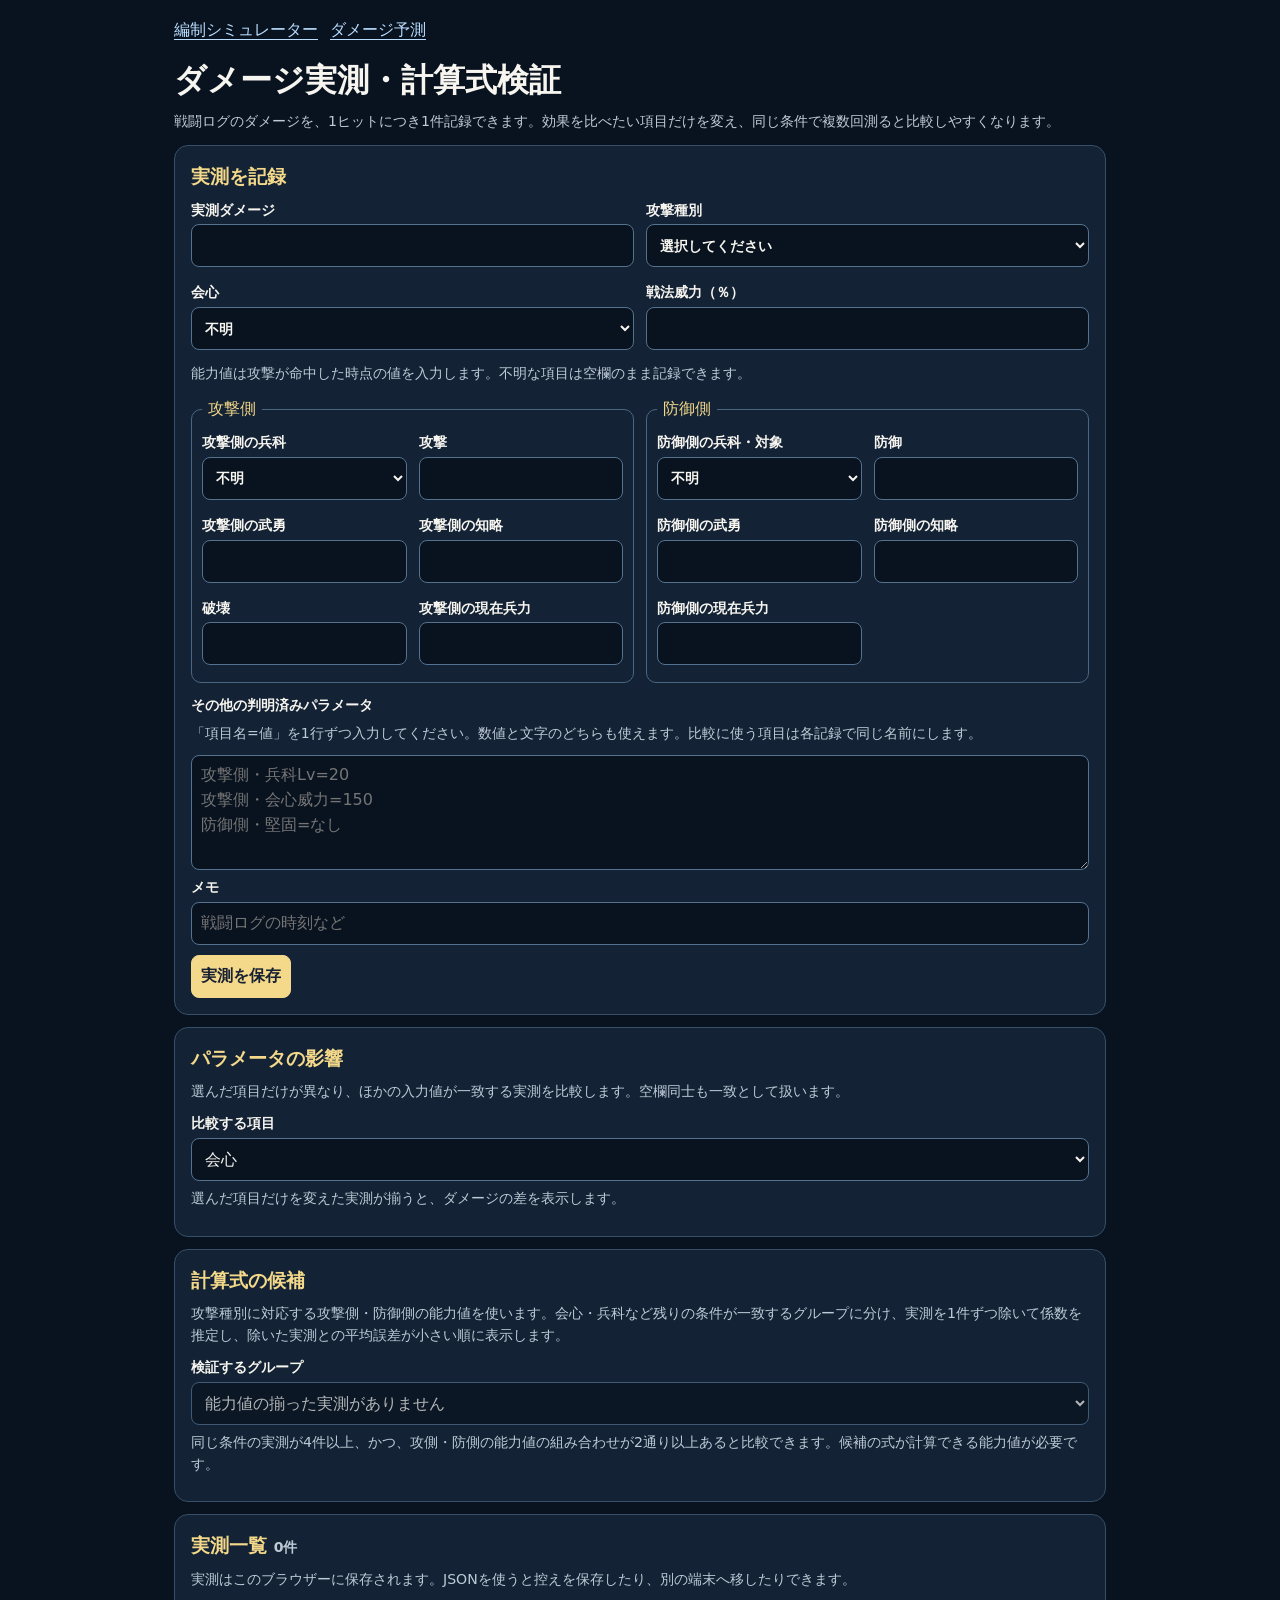
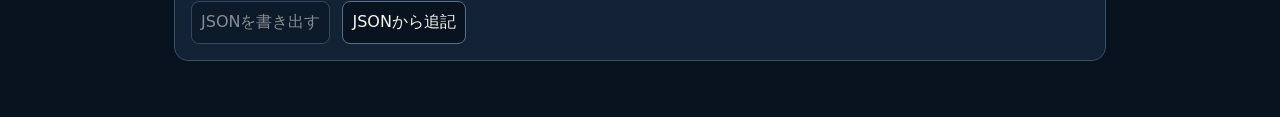
==== damage-research.html @ 86c993f7 "Add damage observation and formula analysis page" ====
<!doctype html>
<html lang="ja">
<head>
<meta charset="utf-8">
<meta name="viewport" content="width=device-width, initial-scale=1">
<title>ダメージ実測・計算式検証｜信長覇道 編制シミュレーター</title>
<link rel="stylesheet" href="damage-research.css">
<script defer src="damage-research-model.js"></script>
<script defer src="damage-research.js"></script>
</head>
<body>
<main>
  <nav aria-label="ページ移動"><a href="index.html">編制シミュレーター</a><a href="damage.html">ダメージ予測</a></nav>
  <h1>ダメージ実測・計算式検証</h1>
  <p class="muted">戦闘ログのダメージを、1ヒットにつき1件記録できます。効果を比べたい項目だけを変え、同じ条件で複数回測ると比較しやすくなります。</p>

  <section class="panel" aria-labelledby="form-title">
    <h2 id="form-title">実測を記録</h2>
    <form id="record-form">
      <div class="grid" id="hit-fields"></div>
      <p class="muted">能力値は攻撃が命中した時点の値を入力します。不明な項目は空欄のまま記録できます。</p>
      <div class="sides">
        <fieldset><legend>攻撃側</legend><div class="grid" id="attack-fields"></div></fieldset>
        <fieldset><legend>防御側</legend><div class="grid" id="defense-fields"></div></fieldset>
      </div>
      <label for="record-parameters">その他の判明済みパラメータ</label>
      <p class="muted" id="param-help">「項目名=値」を1行ずつ入力してください。数値と文字のどちらも使えます。比較に使う項目は各記録で同じ名前にします。</p>
      <textarea id="record-parameters" rows="4" maxlength="4000" aria-describedby="param-help" placeholder="攻撃側・兵科Lv=20&#10;攻撃側・会心威力=150&#10;防御側・堅固=なし"></textarea>
      <label for="record-note">メモ</label>
      <input id="record-note" maxlength="240" placeholder="戦闘ログの時刻など">
      <div class="actions">
        <button class="primary" id="save-record" type="submit">実測を保存</button>
        <button id="cancel-edit" type="button" hidden>編集を取り消す</button>
        <span id="record-status" role="status"></span>
      </div>
    </form>
  </section>

  <section class="panel" aria-labelledby="impact-title">
    <h2 id="impact-title">パラメータの影響</h2>
    <p class="muted">選んだ項目だけが異なり、ほかの入力値が一致する実測を比較します。空欄同士も一致として扱います。</p>
    <label for="impact-field">比較する項目</label>
    <select id="impact-field"></select>
    <p id="impact-status" class="muted" role="status"></p>
    <div class="scroll" id="impact-results" hidden>
      <table aria-label="パラメータ変更前後の比較"><thead><tr><th>値 A → B</th><th>平均差<br>B − A</th><th>平均変化率</th><th>一致した<br>条件の組</th><th>実測件数<br>A / B</th></tr></thead><tbody id="impact-rows"></tbody></table>
    </div>
  </section>

  <section class="panel" aria-labelledby="fit-title">
    <h2 id="fit-title">計算式の候補</h2>
    <p class="muted">攻撃種別に対応する攻撃側・防御側の能力値を使います。会心・兵科など残りの条件が一致するグループに分け、実測を1件ずつ除いて係数を推定し、除いた実測との平均誤差が小さい順に表示します。</p>
    <label for="fit-group">検証するグループ</label>
    <select id="fit-group"></select>
    <p id="fit-status" class="muted" role="status"></p>
    <div class="scroll" id="fit-results" hidden>
      <table aria-label="計算式の候補と誤差"><thead><tr><th>式の候補</th><th>係数 k</th><th>平均誤差</th></tr></thead><tbody id="fit-rows"></tbody></table>
    </div>
  </section>

  <section class="panel" aria-labelledby="records-title">
    <h2 id="records-title">実測一覧 <span class="muted" id="record-count"></span></h2>
    <p class="muted">実測はこのブラウザーに保存されます。JSONを使うと控えを保存したり、別の端末へ移したりできます。</p>
    <div class="actions">
      <button id="export-records" type="button">JSONを書き出す</button>
      <button id="import-records" type="button">JSONから追記</button>
      <input id="import-file" type="file" accept=".json,application/json" hidden>
      <span id="list-status" role="status"></span>
    </div>
    <div id="record-list"></div>
  </section>
</main>
</body>
</html>
---- damage-research.css ----
:root{color-scheme:dark;background:#09131f;color:#f7f5ef;font:16px/1.55 system-ui,"Hiragino Sans",Meiryo,sans-serif}
*{box-sizing:border-box}
body{margin:0}
main{max-width:960px;margin:auto;padding:18px 14px 56px}
nav,.actions{display:flex;align-items:center;gap:8px 12px;flex-wrap:wrap}
a{color:#b9ddff;text-underline-offset:4px}
h1{font-size:clamp(23px,5vw,32px);margin:13px 0 5px}
h2{font-size:19px;margin:0 0 8px;color:#f4d98a}
p{margin:6px 0 10px}
.muted{color:#becbd7;font-size:.88rem}
.panel{min-width:0;margin-top:12px;padding:16px;background:#132235;border:1px solid #36506a;border-radius:14px}
.sides{display:grid;grid-template-columns:repeat(2,minmax(0,1fr));gap:12px;margin:12px 0}
fieldset{min-width:0;margin:0;padding:10px;border:1px solid #4a6781;border-radius:10px}
legend{color:#f4d98a;padding:0 6px}
.grid{display:grid;grid-template-columns:repeat(2,minmax(0,1fr));gap:8px 12px}
label{display:block;font-size:.88rem;font-weight:650}
input,select,button,textarea{font:inherit;background:#09131f;color:inherit;border:1px solid #54728e;border-radius:8px;padding:7px 9px;min-height:43px}
input,select,textarea{display:block;width:100%;min-width:0;margin:3px 0 7px}
textarea{resize:vertical}
button{cursor:pointer}
button:disabled{opacity:.5;cursor:default}
.primary{background:#f4d98a;border-color:#f4d98a;color:#172133;font-weight:750}
:focus-visible{outline:2px solid #f4d98a;outline-offset:2px}
.actions{margin-top:10px}
.scroll{overflow:auto;max-width:100%}
table{width:100%;border-collapse:collapse;line-height:1.4;font-size:.86rem}
th,td{border-bottom:1px solid #36506a;padding:8px 6px;text-align:right;font-variant-numeric:tabular-nums;white-space:nowrap}
th:first-child,td:first-child{text-align:left;white-space:normal;min-width:105px;overflow-wrap:anywhere}
.record{border-top:1px solid #36506a;margin-top:10px;padding-top:10px}
.record summary{cursor:pointer;overflow-wrap:anywhere}
.record p{overflow-wrap:anywhere}
[hidden]{display:none!important}
@media(max-width:600px){.sides{grid-template-columns:1fr}.panel{padding:12px}}
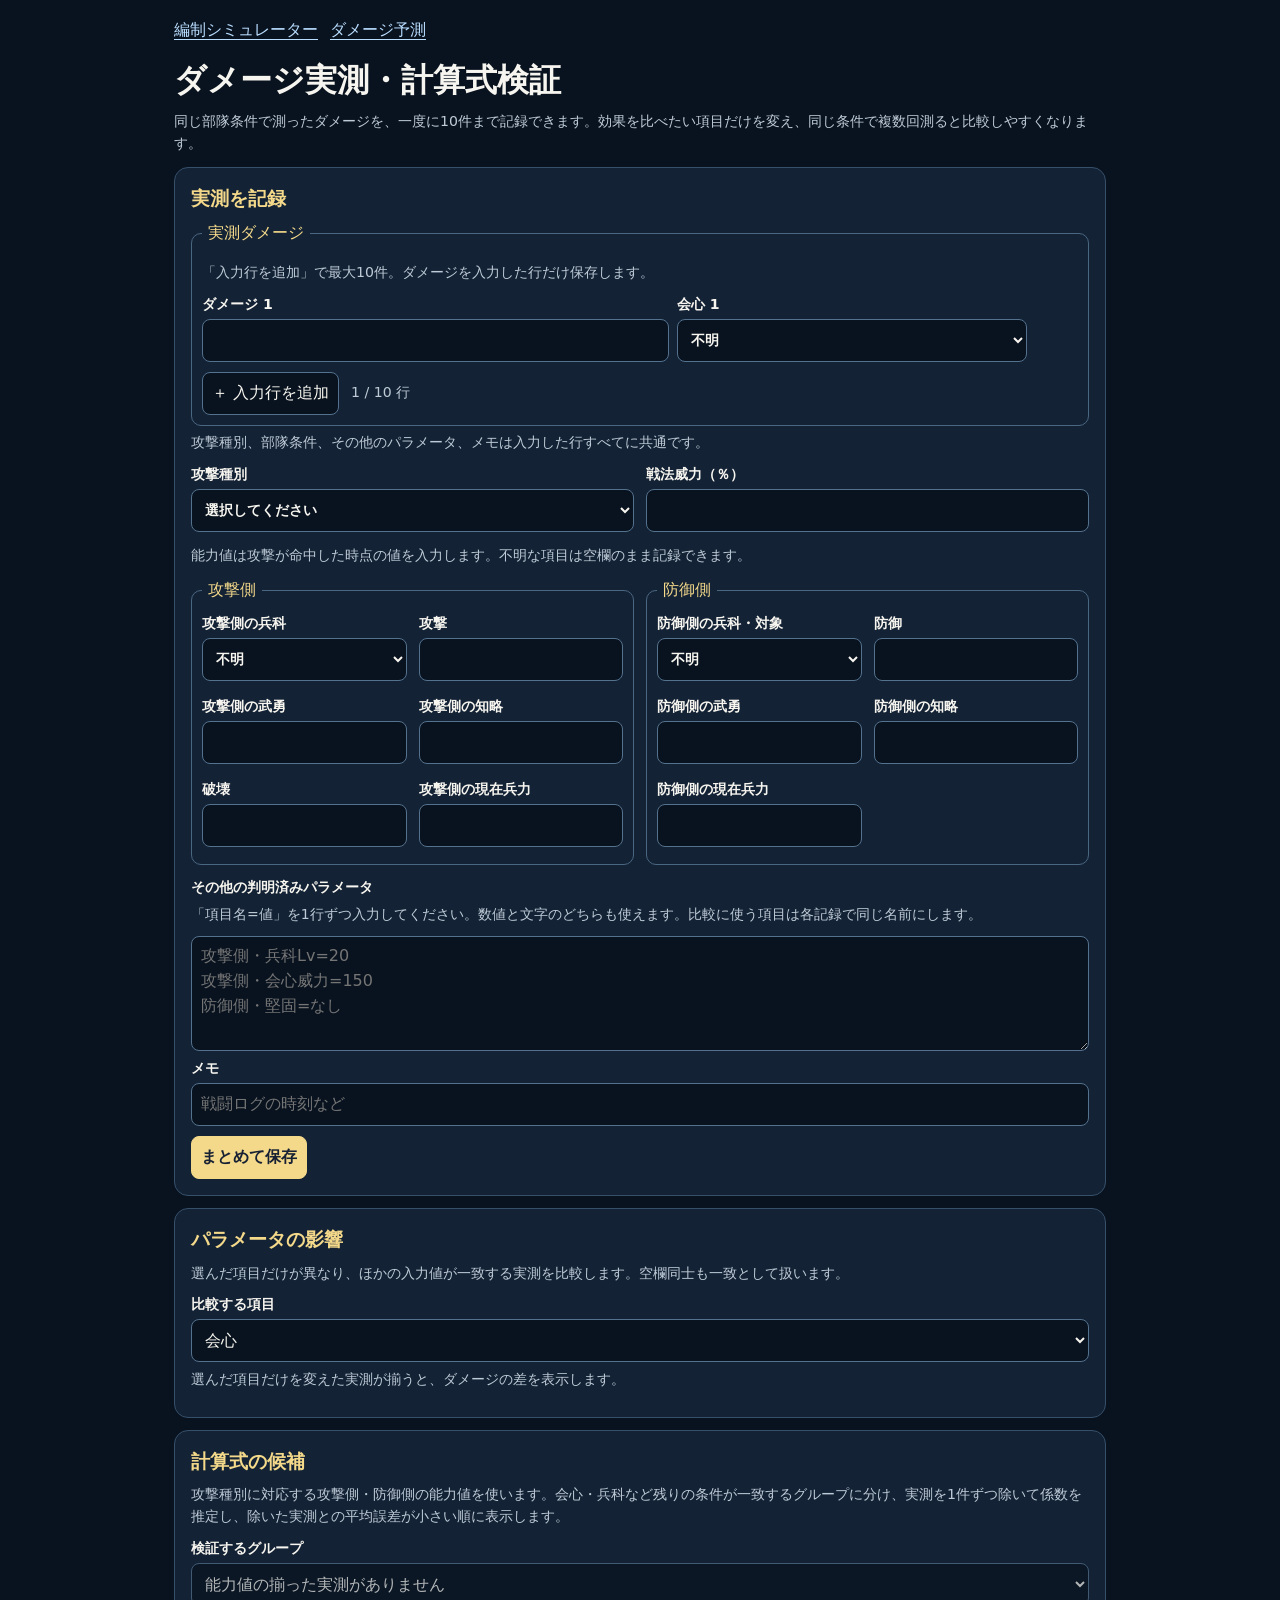
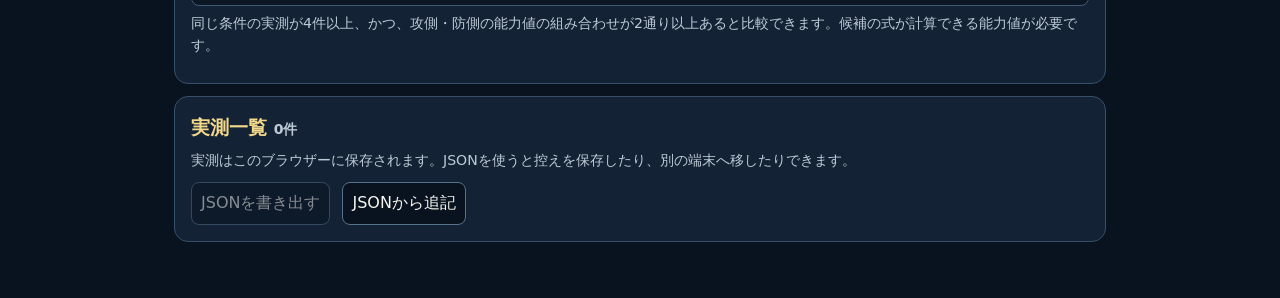
==== commit fb8e938a: "Support recording up to ten damage hits at once" ====
--- a/damage-research.html
+++ b/damage-research.html
@@ -12,11 +12,21 @@
 <main>
   <nav aria-label="ページ移動"><a href="index.html">編制シミュレーター</a><a href="damage.html">ダメージ予測</a></nav>
   <h1>ダメージ実測・計算式検証</h1>
-  <p class="muted">戦闘ログのダメージを、1ヒットにつき1件記録できます。効果を比べたい項目だけを変え、同じ条件で複数回測ると比較しやすくなります。</p>
+  <p class="muted">同じ部隊条件で測ったダメージを、一度に10件まで記録できます。効果を比べたい項目だけを変え、同じ条件で複数回測ると比較しやすくなります。</p>
 
   <section class="panel" aria-labelledby="form-title">
     <h2 id="form-title">実測を記録</h2>
     <form id="record-form">
+      <fieldset>
+        <legend>実測ダメージ</legend>
+        <p id="batch-help" class="muted">「入力行を追加」で最大10件。ダメージを入力した行だけ保存します。</p>
+        <div id="hit-rows"></div>
+        <div class="actions" id="batch-actions">
+          <button id="add-hit" type="button">＋ 入力行を追加</button>
+          <span id="hit-count" class="muted" role="status"></span>
+        </div>
+      </fieldset>
+      <p class="muted" id="shared-help">攻撃種別、部隊条件、その他のパラメータ、メモは入力した行すべてに共通です。</p>
       <div class="grid" id="hit-fields"></div>
       <p class="muted">能力値は攻撃が命中した時点の値を入力します。不明な項目は空欄のまま記録できます。</p>
       <div class="sides">
@@ -29,7 +39,7 @@
       <label for="record-note">メモ</label>
       <input id="record-note" maxlength="240" placeholder="戦闘ログの時刻など">
       <div class="actions">
-        <button class="primary" id="save-record" type="submit">実測を保存</button>
+        <button class="primary" id="save-record" type="submit">まとめて保存</button>
         <button id="cancel-edit" type="button" hidden>編集を取り消す</button>
         <span id="record-status" role="status"></span>
       </div>
--- a/damage-research.css
+++ b/damage-research.css
@@ -26,6 +26,11 @@
 table{width:100%;border-collapse:collapse;line-height:1.4;font-size:.86rem}
 th,td{border-bottom:1px solid #36506a;padding:8px 6px;text-align:right;font-variant-numeric:tabular-nums;white-space:nowrap}
 th:first-child,td:first-child{text-align:left;white-space:normal;min-width:105px;overflow-wrap:anywhere}
+.hit-row{display:grid;grid-template-columns:minmax(0,1fr) minmax(0,.75fr) auto;align-items:end;gap:8px}
+.hit-row + .hit-row{margin-top:3px}
+.hit-row input,.hit-row select{margin-bottom:0}
+.hit-row button{min-width:43px}
+.hit-row button[hidden]{display:block!important;visibility:hidden}
 .record{border-top:1px solid #36506a;margin-top:10px;padding-top:10px}
 .record summary{cursor:pointer;overflow-wrap:anywhere}
 .record p{overflow-wrap:anywhere}
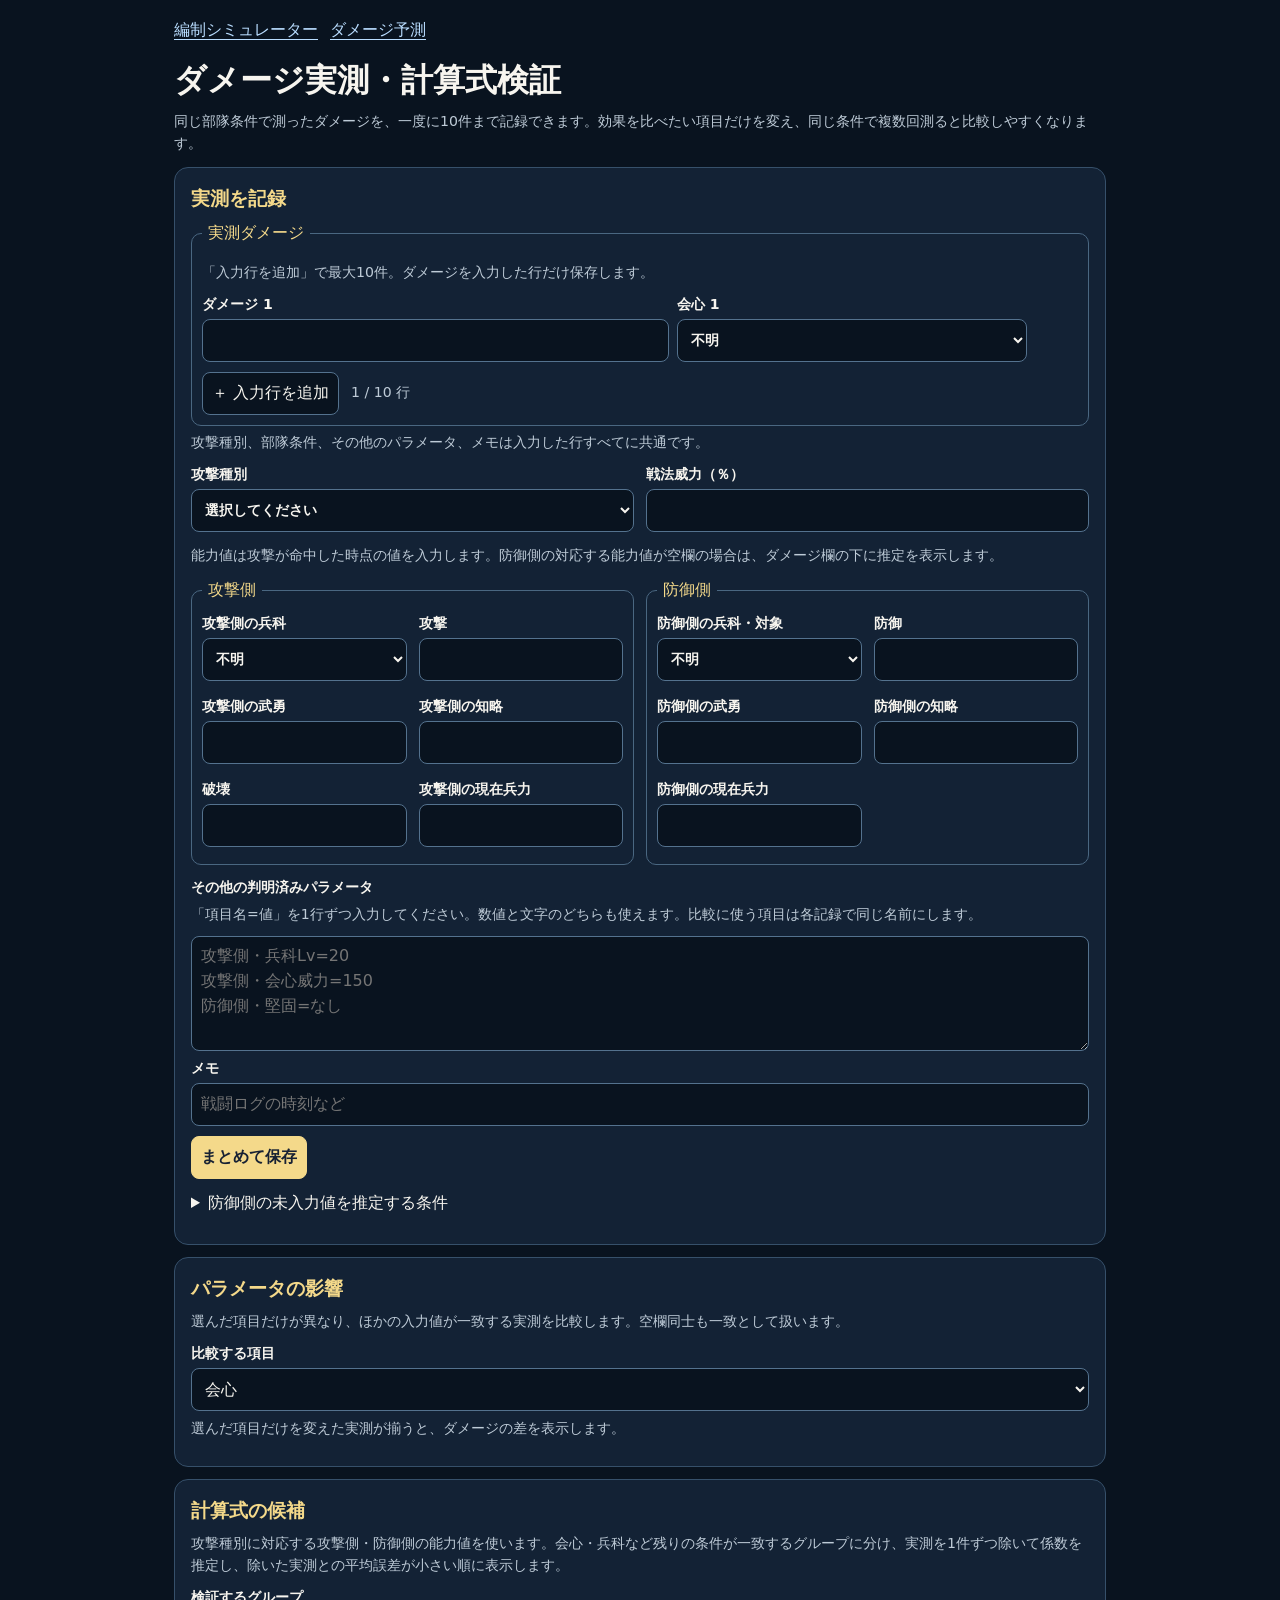
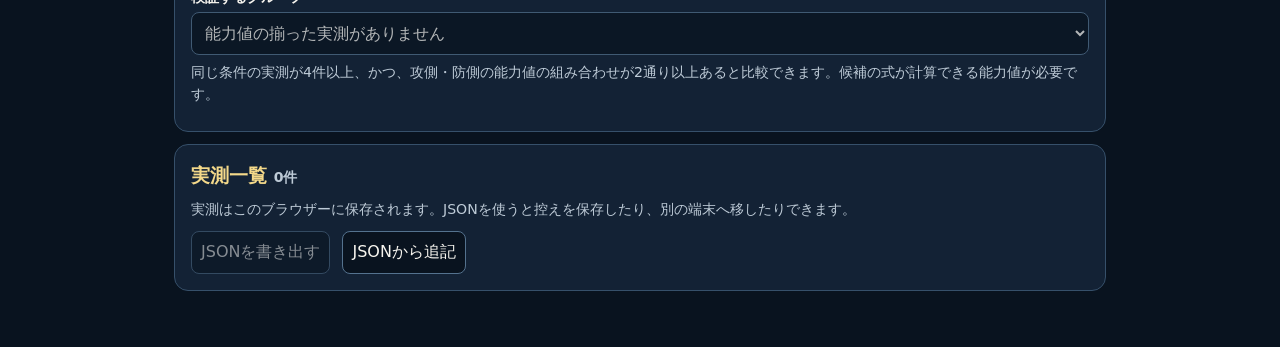
==== commit 1621530d: "Estimate missing defender stats from observed damage" ====
--- a/damage-research.html
+++ b/damage-research.html
@@ -28,7 +28,7 @@
       </fieldset>
       <p class="muted" id="shared-help">攻撃種別、部隊条件、その他のパラメータ、メモは入力した行すべてに共通です。</p>
       <div class="grid" id="hit-fields"></div>
-      <p class="muted">能力値は攻撃が命中した時点の値を入力します。不明な項目は空欄のまま記録できます。</p>
+      <p class="muted">能力値は攻撃が命中した時点の値を入力します。防御側の対応する能力値が空欄の場合は、ダメージ欄の下に推定を表示します。</p>
       <div class="sides">
         <fieldset><legend>攻撃側</legend><div class="grid" id="attack-fields"></div></fieldset>
         <fieldset><legend>防御側</legend><div class="grid" id="defense-fields"></div></fieldset>
@@ -44,6 +44,16 @@
         <span id="record-status" role="status"></span>
       </div>
     </form>
+    <details id="resistance-settings">
+      <summary>防御側の未入力値を推定する条件</summary>
+      <p class="muted">通常攻撃と対物攻撃からは「防御」、武勇戦法からは「武勇」、知略戦法からは「知略」を推定します。同じ条件で防御側の能力値が入力された記録があれば、優先して係数を調整します。</p>
+      <p class="muted">未入力値 ＝ 2 × 係数 × 攻撃側能力² ÷ 実測ダメージ − 攻撃側能力。入力済みの記録がない場合の係数は、基準倍率 × 戦法威力 × 会心時の倍率です。</p>
+      <div class="grid">
+        <label for="resistance-base">基準倍率（％）<input id="resistance-base" type="number" min="0" max="10000" step="any" inputmode="decimal" value="100"></label>
+        <label for="resistance-critical">会心時の倍率（％）<input id="resistance-critical" type="number" min="0" max="10000" step="any" inputmode="decimal" placeholder="任意"></label>
+      </div>
+      <p class="muted">基準倍率には、判明している兵科相性などを含めます。倍率を変えると、保存済みの記録も含めて推定を更新します。推定値は記録の能力値欄に書き込みません。</p>
+    </details>
   </section>
 
   <section class="panel" aria-labelledby="impact-title">
--- a/damage-research.css
+++ b/damage-research.css
@@ -29,6 +29,9 @@
 .hit-row{display:grid;grid-template-columns:minmax(0,1fr) minmax(0,.75fr) auto;align-items:end;gap:8px}
 .hit-row + .hit-row{margin-top:3px}
 .hit-row input,.hit-row select{margin-bottom:0}
+.hit-estimate{grid-column:1/-1;margin:0 0 4px;overflow-wrap:anywhere}
+#resistance-settings{margin:12px 0}
+#resistance-settings summary{cursor:pointer}
 .hit-row button{min-width:43px}
 .hit-row button[hidden]{display:block!important;visibility:hidden}
 .record{border-top:1px solid #36506a;margin-top:10px;padding-top:10px}
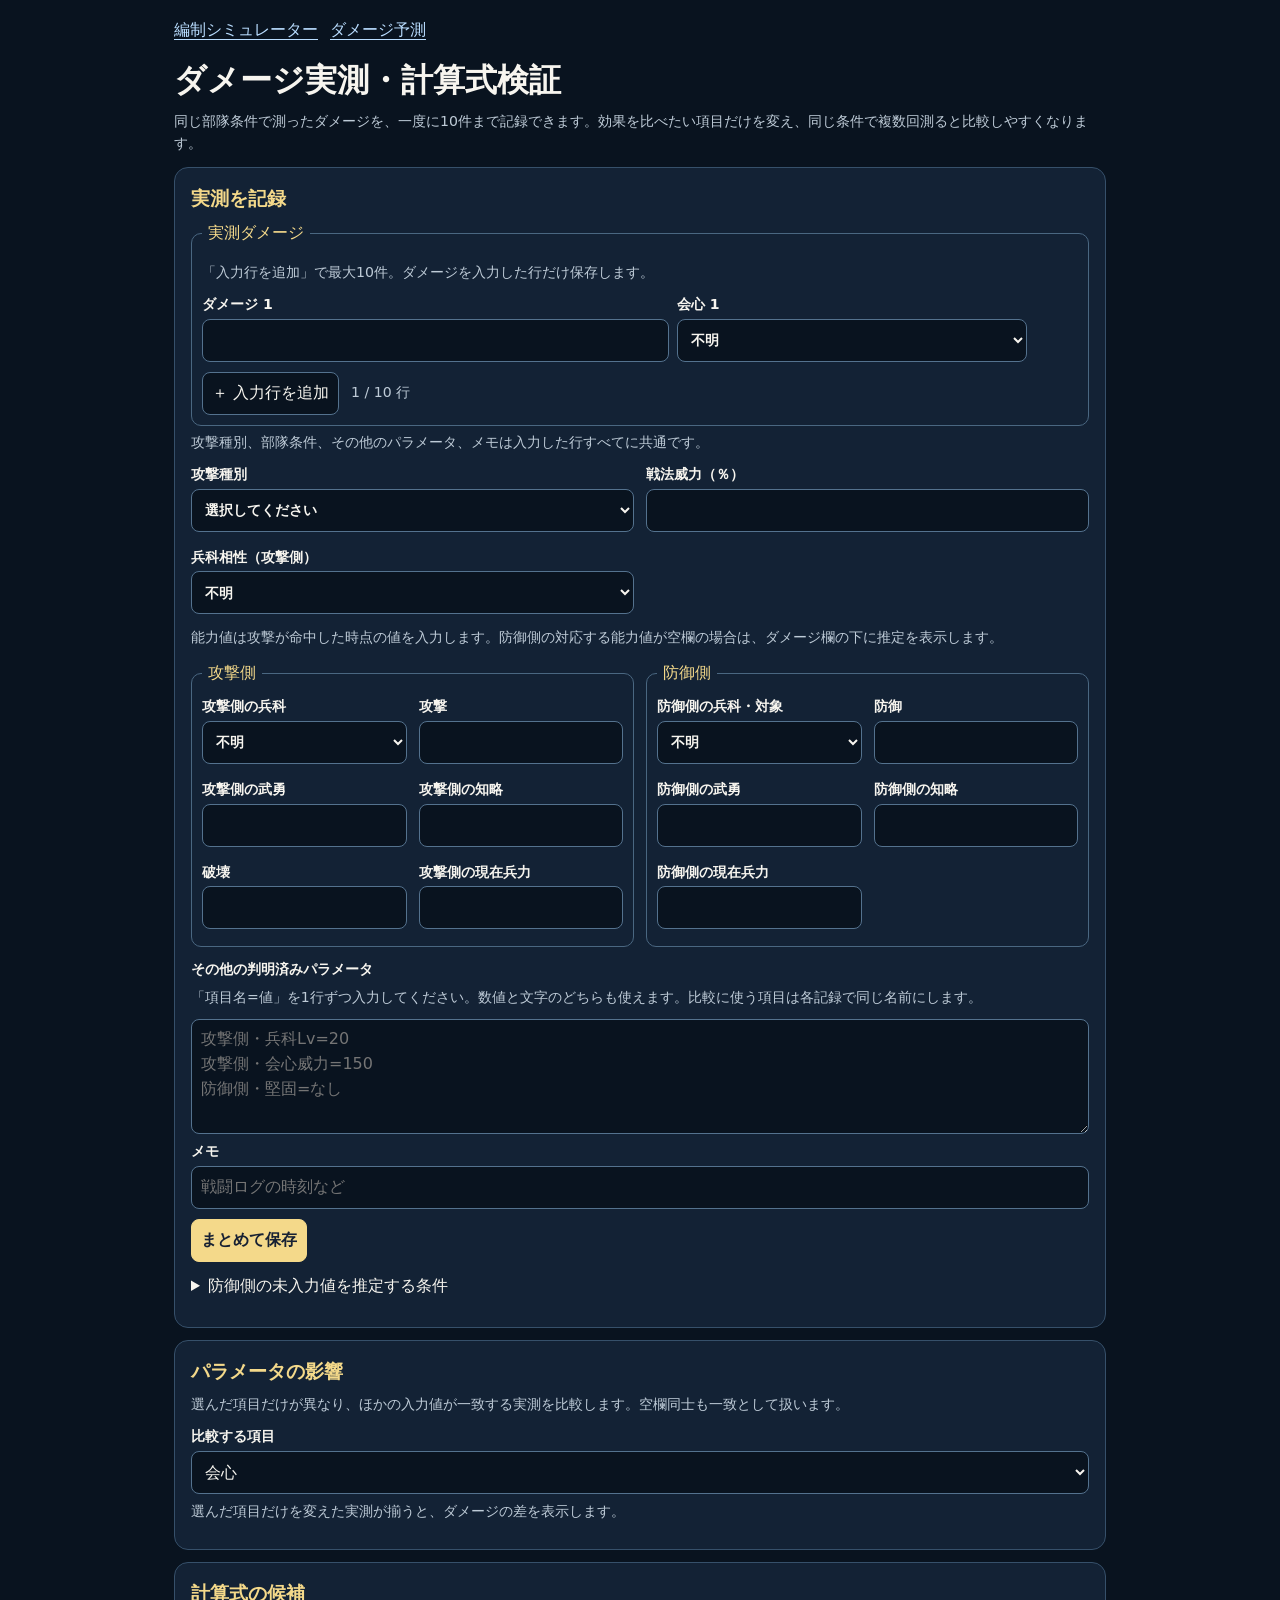
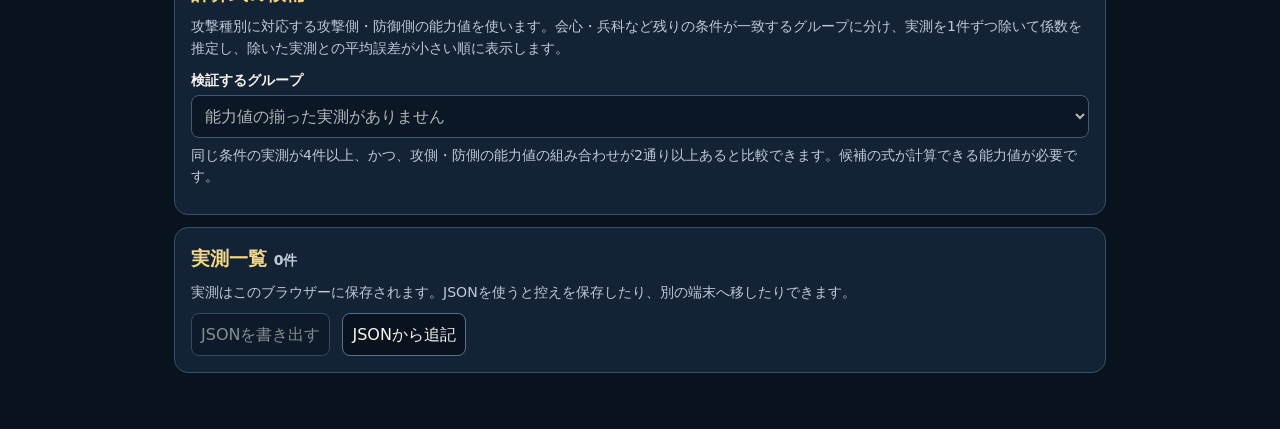
==== commit aafe697a: "Add selectable troop affinity to damage observations" ====
--- a/damage-research.html
+++ b/damage-research.html
@@ -47,12 +47,14 @@
     <details id="resistance-settings">
       <summary>防御側の未入力値を推定する条件</summary>
       <p class="muted">通常攻撃と対物攻撃からは「防御」、武勇戦法からは「武勇」、知略戦法からは「知略」を推定します。同じ条件で防御側の能力値が入力された記録があれば、優先して係数を調整します。</p>
-      <p class="muted">未入力値 ＝ 2 × 係数 × 攻撃側能力² ÷ 実測ダメージ − 攻撃側能力。入力済みの記録がない場合の係数は、基準倍率 × 戦法威力 × 会心時の倍率です。</p>
+      <p class="muted">未入力値 ＝ 2 × 係数 × 攻撃側能力² ÷ 実測ダメージ − 攻撃側能力。入力済みの記録がない場合の係数は、基準倍率 × 兵科相性倍率 × 戦法威力 × 会心時の倍率です。</p>
       <div class="grid">
         <label for="resistance-base">基準倍率（％）<input id="resistance-base" type="number" min="0" max="10000" step="any" inputmode="decimal" value="100"></label>
         <label for="resistance-critical">会心時の倍率（％）<input id="resistance-critical" type="number" min="0" max="10000" step="any" inputmode="decimal" placeholder="任意"></label>
+        <label for="resistance-advantage">兵科有利の倍率（％）<input id="resistance-advantage" type="number" min="0" max="10000" step="any" inputmode="decimal" value="115"></label>
+        <label for="resistance-disadvantage">兵科不利の倍率（％）<input id="resistance-disadvantage" type="number" min="0" max="10000" step="any" inputmode="decimal" value="85"></label>
       </div>
-      <p class="muted">基準倍率には、判明している兵科相性などを含めます。倍率を変えると、保存済みの記録も含めて推定を更新します。推定値は記録の能力値欄に書き込みません。</p>
+      <p class="muted">兵科倍率の初期値は試算用です。補正なし・不明・対物は100％で試算します。基準倍率には、兵科相性と別の補正を含めます。倍率を変えると、保存済みの記録も含めて推定を更新します。推定値は記録の能力値欄に書き込みません。</p>
     </details>
   </section>
 
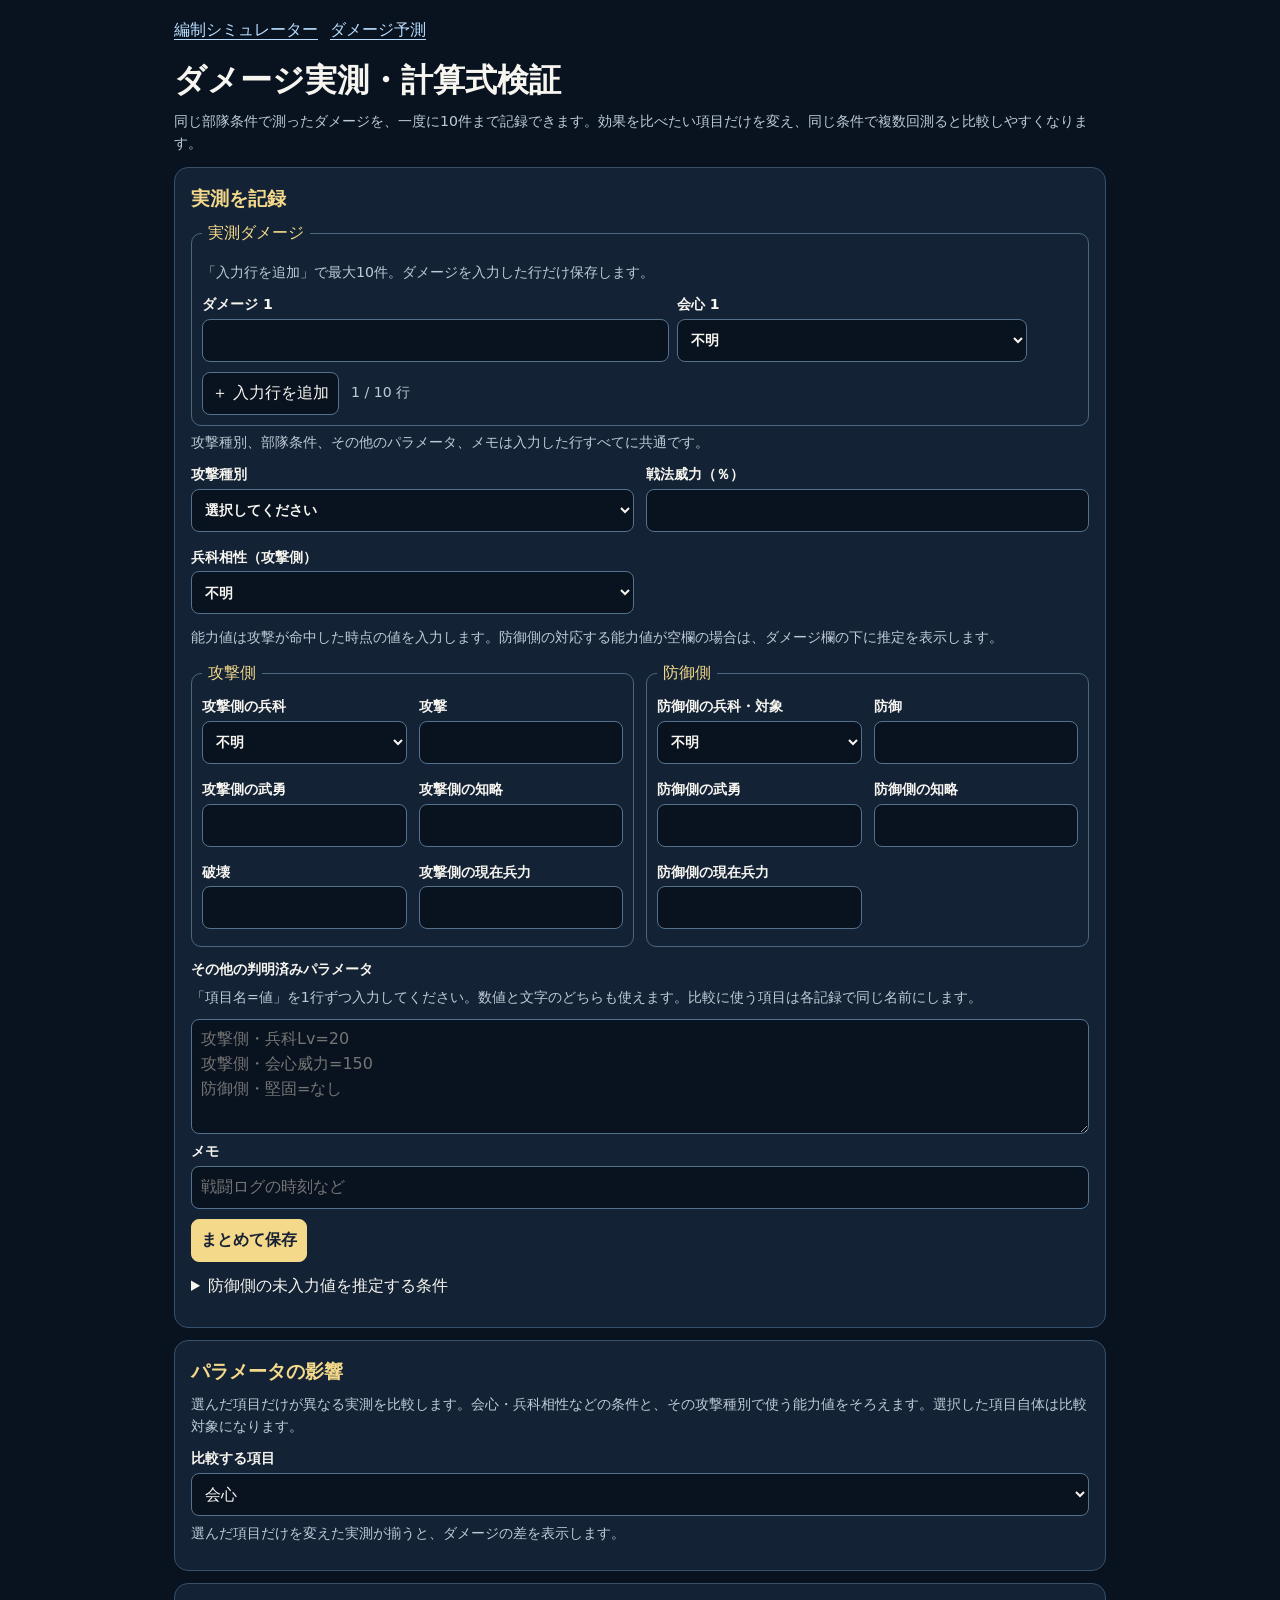
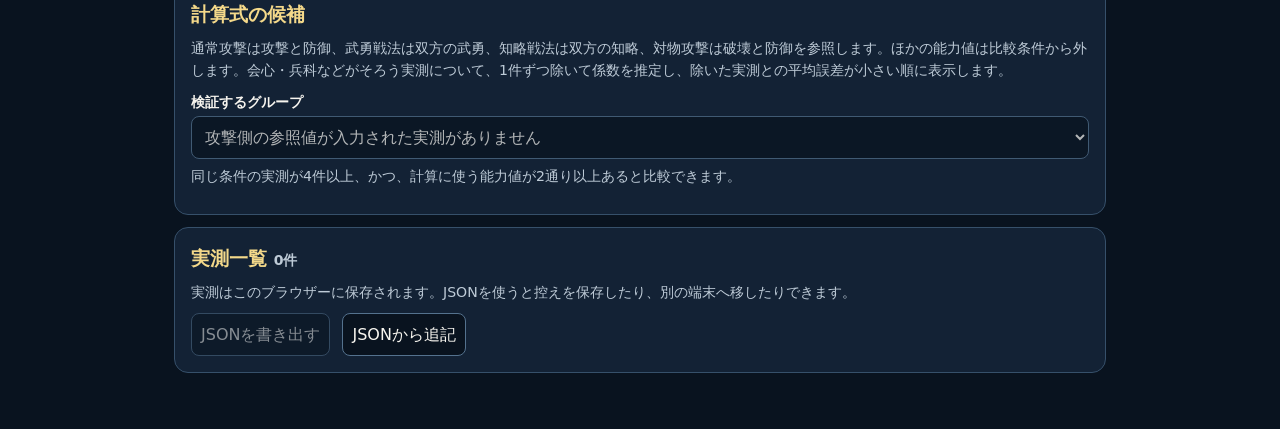
==== commit 9223a04a: "Use only attack-specific stats in damage formula checks" ====
--- a/damage-research.html
+++ b/damage-research.html
@@ -60,7 +60,7 @@
 
   <section class="panel" aria-labelledby="impact-title">
     <h2 id="impact-title">パラメータの影響</h2>
-    <p class="muted">選んだ項目だけが異なり、ほかの入力値が一致する実測を比較します。空欄同士も一致として扱います。</p>
+    <p class="muted">選んだ項目だけが異なる実測を比較します。会心・兵科相性などの条件と、その攻撃種別で使う能力値をそろえます。選択した項目自体は比較対象になります。</p>
     <label for="impact-field">比較する項目</label>
     <select id="impact-field"></select>
     <p id="impact-status" class="muted" role="status"></p>
@@ -71,7 +71,7 @@
 
   <section class="panel" aria-labelledby="fit-title">
     <h2 id="fit-title">計算式の候補</h2>
-    <p class="muted">攻撃種別に対応する攻撃側・防御側の能力値を使います。会心・兵科など残りの条件が一致するグループに分け、実測を1件ずつ除いて係数を推定し、除いた実測との平均誤差が小さい順に表示します。</p>
+    <p class="muted">通常攻撃は攻撃と防御、武勇戦法は双方の武勇、知略戦法は双方の知略、対物攻撃は破壊と防御を参照します。ほかの能力値は比較条件から外します。会心・兵科などがそろう実測について、1件ずつ除いて係数を推定し、除いた実測との平均誤差が小さい順に表示します。</p>
     <label for="fit-group">検証するグループ</label>
     <select id="fit-group"></select>
     <p id="fit-status" class="muted" role="status"></p>
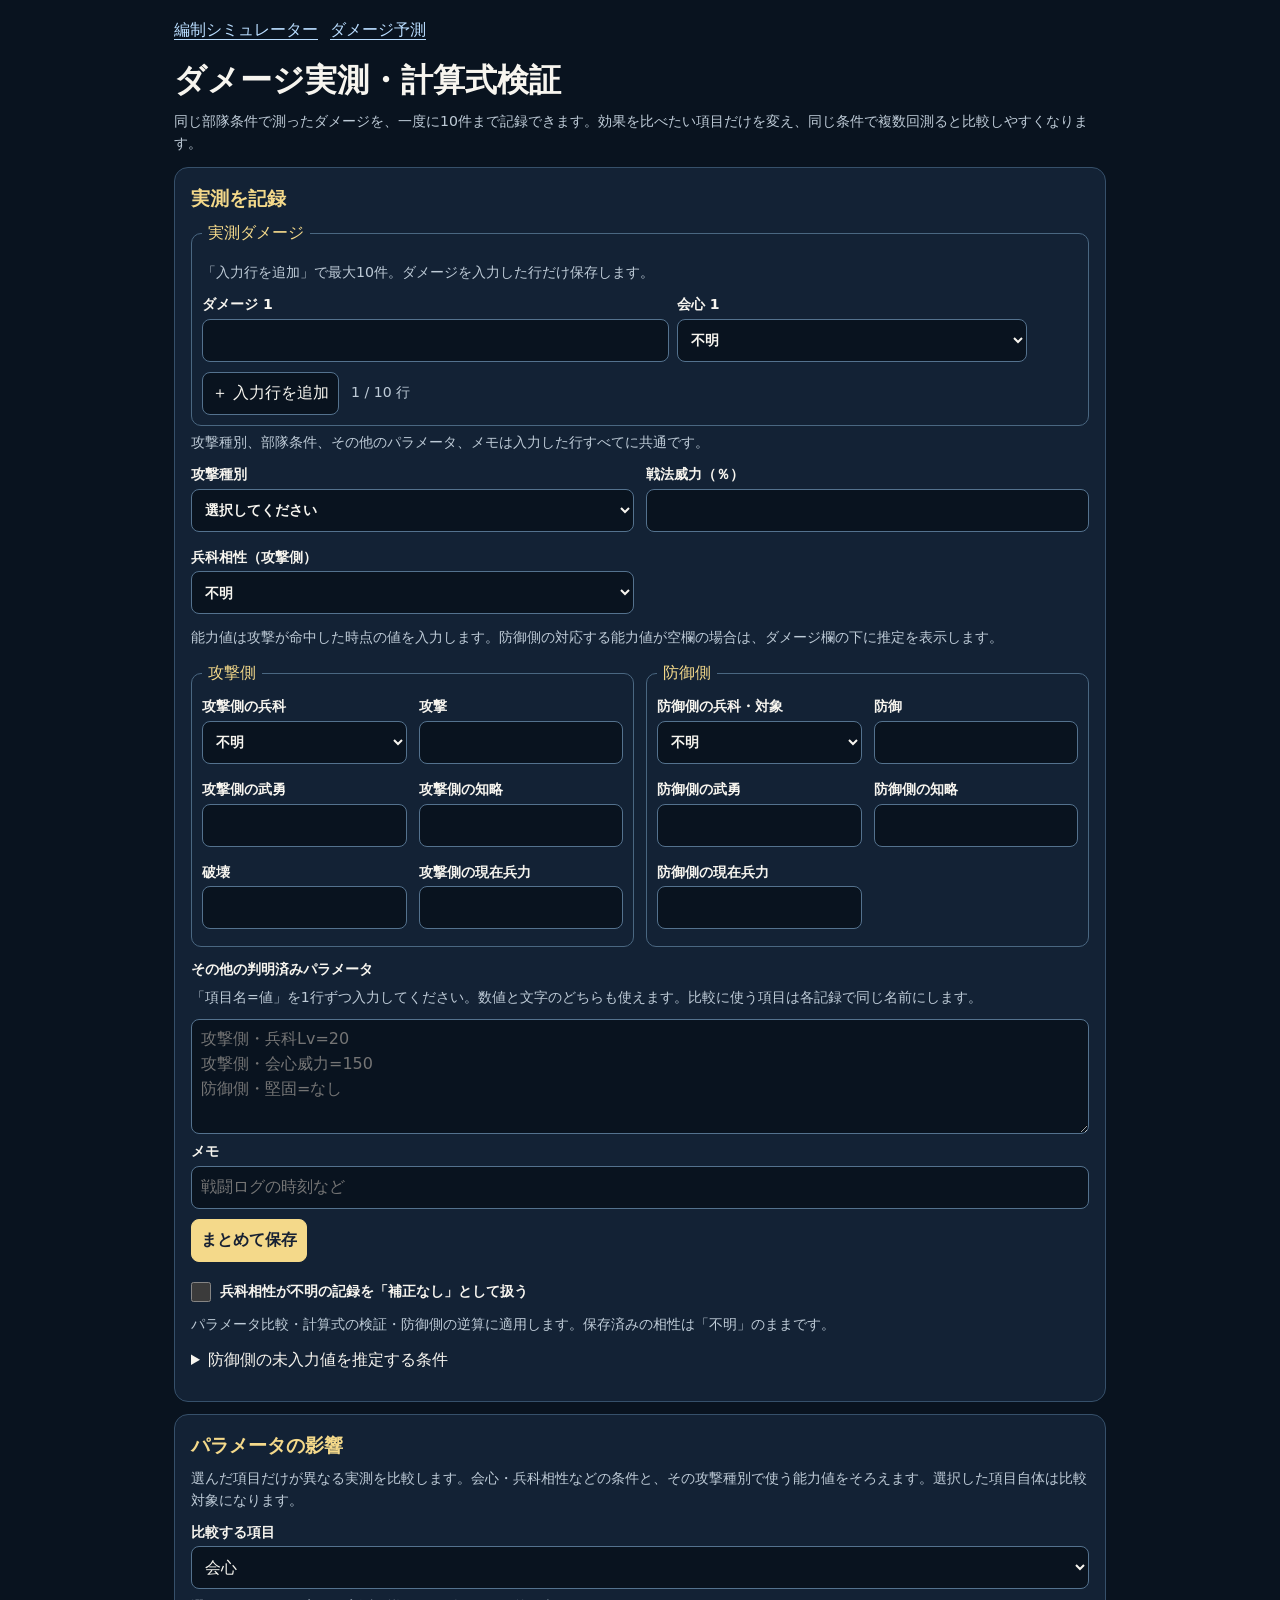
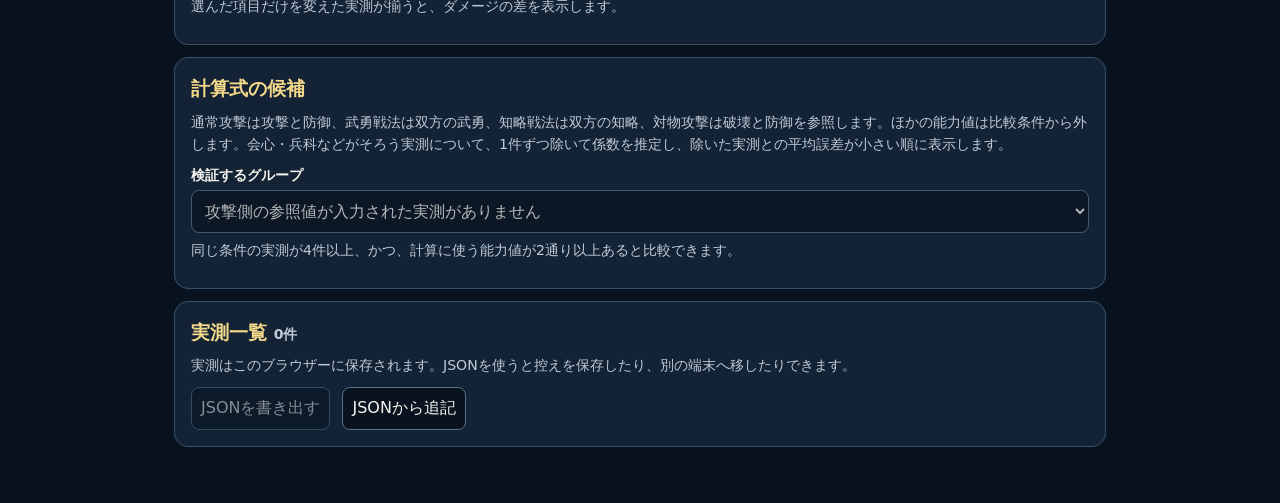
==== commit 8be8f1a7: "Allow unknown troop affinity to be analyzed as neutral" ====
--- a/damage-research.html
+++ b/damage-research.html
@@ -44,6 +44,11 @@
         <span id="record-status" role="status"></span>
       </div>
     </form>
+    <label class="analysis-checkbox">
+      <input id="assume-neutral-affinity" type="checkbox">
+      <span>兵科相性が不明の記録を「補正なし」として扱う</span>
+    </label>
+    <p class="muted analysis-help">パラメータ比較・計算式の検証・防御側の逆算に適用します。保存済みの相性は「不明」のままです。</p>
     <details id="resistance-settings">
       <summary>防御側の未入力値を推定する条件</summary>
       <p class="muted">通常攻撃と対物攻撃からは「防御」、武勇戦法からは「武勇」、知略戦法からは「知略」を推定します。同じ条件で防御側の能力値が入力された記録があれば、優先して係数を調整します。</p>
--- a/damage-research.css
+++ b/damage-research.css
@@ -30,6 +30,9 @@
 .hit-row + .hit-row{margin-top:3px}
 .hit-row input,.hit-row select{margin-bottom:0}
 .hit-estimate{grid-column:1/-1;margin:0 0 4px;overflow-wrap:anywhere}
+.analysis-checkbox{display:flex;align-items:center;gap:9px;min-height:44px;margin-top:8px;cursor:pointer}
+.analysis-checkbox input{width:20px;height:20px;min-height:0;margin:0;flex:none}
+.analysis-help{margin:0 0 8px}
 #resistance-settings{margin:12px 0}
 #resistance-settings summary{cursor:pointer}
 .hit-row button{min-width:43px}
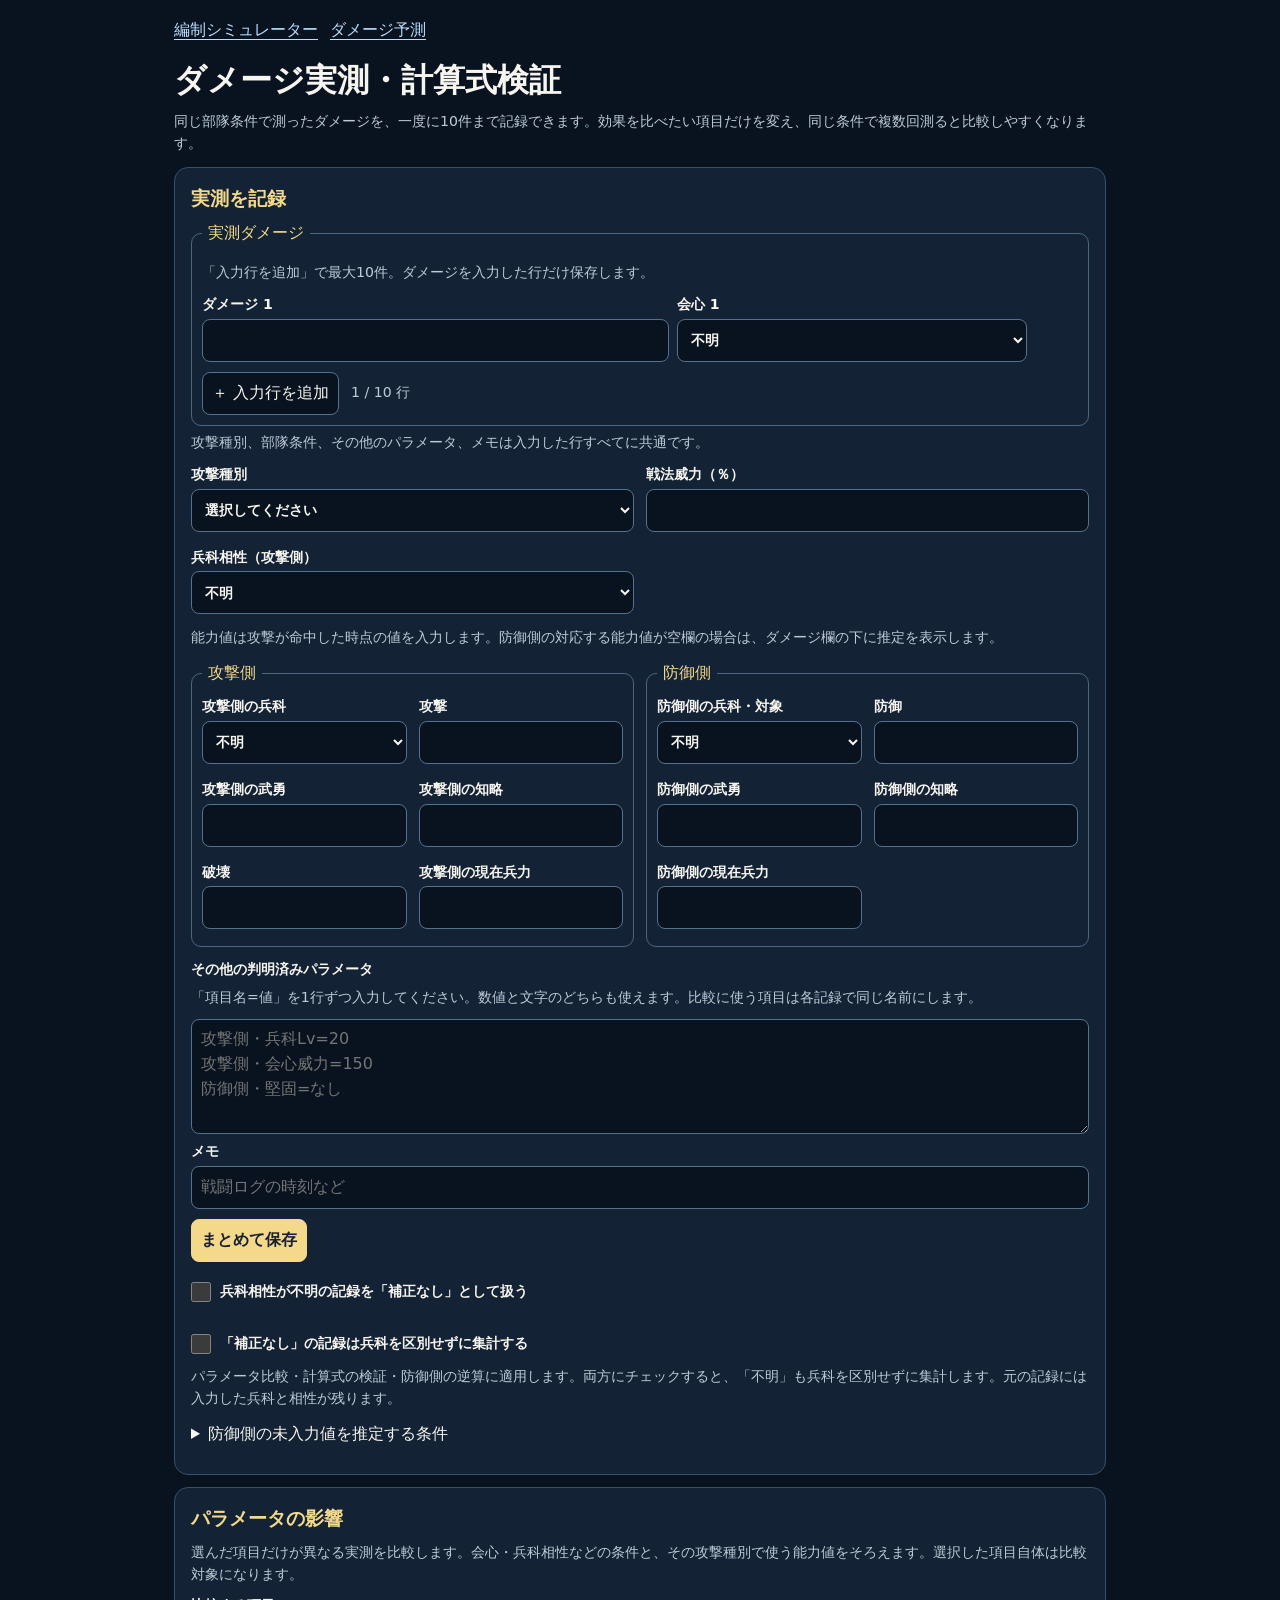
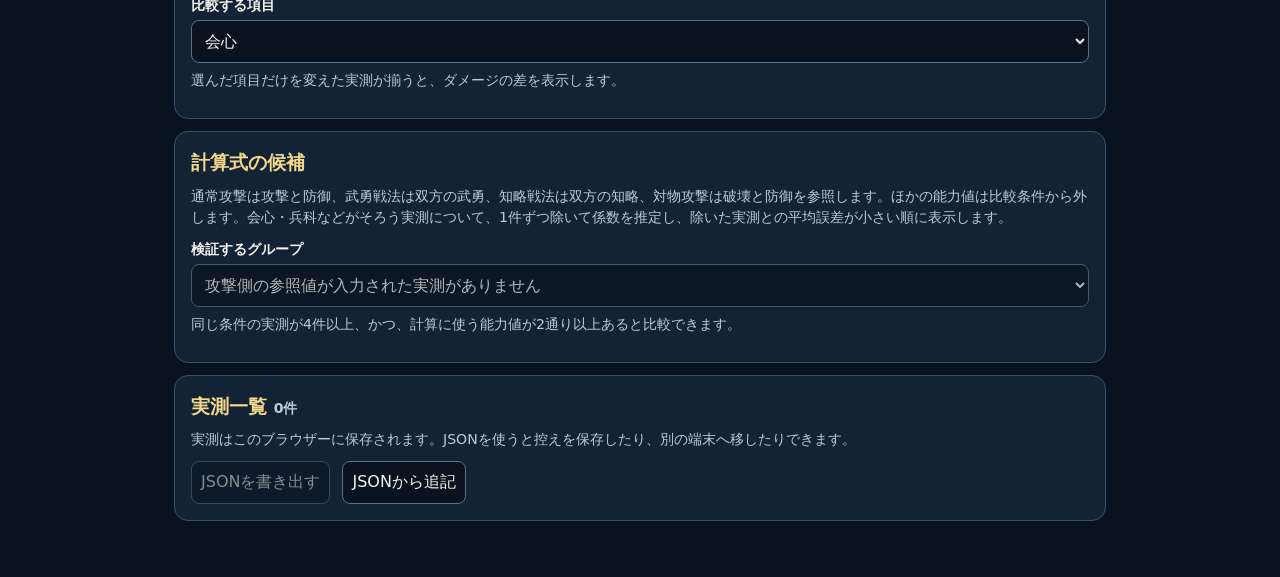
==== commit 5b86f7fa: "Pool troop types when affinity is neutral" ====
--- a/damage-research.html
+++ b/damage-research.html
@@ -48,7 +48,11 @@
       <input id="assume-neutral-affinity" type="checkbox">
       <span>兵科相性が不明の記録を「補正なし」として扱う</span>
     </label>
-    <p class="muted analysis-help">パラメータ比較・計算式の検証・防御側の逆算に適用します。保存済みの相性は「不明」のままです。</p>
+    <label class="analysis-checkbox">
+      <input id="pool-neutral-branches" type="checkbox">
+      <span>「補正なし」の記録は兵科を区別せずに集計する</span>
+    </label>
+    <p class="muted analysis-help">パラメータ比較・計算式の検証・防御側の逆算に適用します。両方にチェックすると、「不明」も兵科を区別せずに集計します。元の記録には入力した兵科と相性が残ります。</p>
     <details id="resistance-settings">
       <summary>防御側の未入力値を推定する条件</summary>
       <p class="muted">通常攻撃と対物攻撃からは「防御」、武勇戦法からは「武勇」、知略戦法からは「知略」を推定します。同じ条件で防御側の能力値が入力された記録があれば、優先して係数を調整します。</p>
